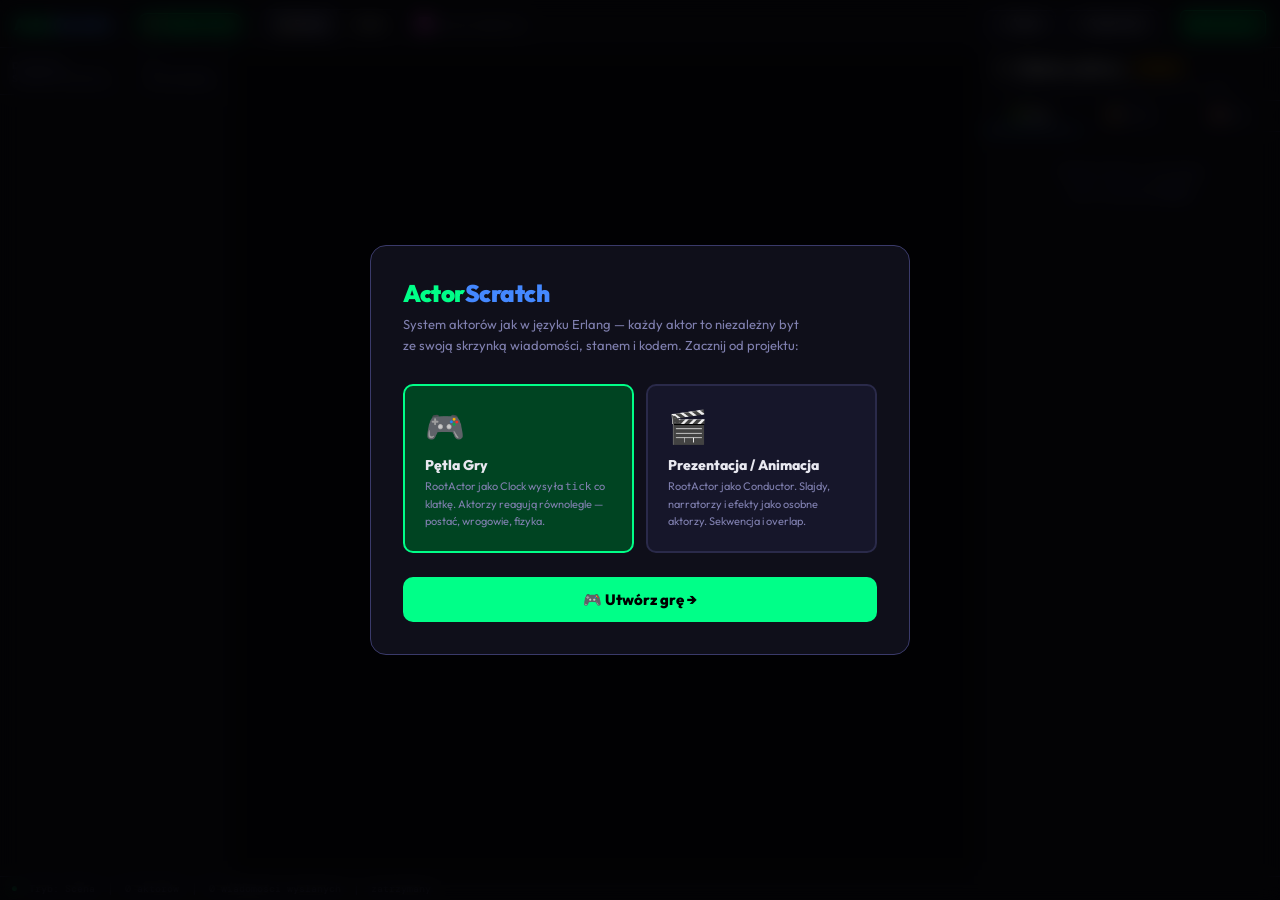
==== actor-scratch/index.html @ ab5cf5dd "Move projects into individual folders for clean URLs Each project now lives in its own folder as ind" ====
<!DOCTYPE html>
<html lang="pl">
<head>
<meta charset="UTF-8">
<meta name="viewport" content="width=device-width, initial-scale=1.0">
<title>ActorScratch — Model Aktorów</title>
<link href="https://fonts.googleapis.com/css2?family=DM+Mono:ital,wght@0,400;0,500;1,400&family=Outfit:wght@400;500;600;700;800;900&display=swap" rel="stylesheet">
<style>
/* ═══════════════════════════════════════
   DESIGN: Retro-terminal meets modern IDE
   Czarne tło, zielone akcenty (Erlang vibes),
   aktorzy jako "węzły" z pulsującym życiem
   ═══════════════════════════════════════ */
:root {
  --bg:        #09090f;
  --bg2:       #0f0f1a;
  --bg3:       #16162a;
  --bg4:       #1e1e35;
  --border:    #2a2a4a;
  --border2:   #3a3a6a;
  --text:      #e8e8f0;
  --muted:     #6060a0;
  --muted2:    #8080b0;

  /* Actor colors */
  --root:      #00ff88;
  --root-dim:  #004422;
  --sup:       #4488ff;
  --sup-dim:   #111833;
  --worker:    #ffaa00;
  --worker-dim:#331f00;
  --dead:      #ff3355;
  --dead-dim:  #330011;

  --msg:       #ff55ff;
  --tick:      #00ffff;

  --r: 10px;
  --r-sm: 6px;
  --font: 'Outfit', sans-serif;
  --mono: 'DM Mono', monospace;
}

*, *::before, *::after { box-sizing: border-box; margin: 0; padding: 0; }
html, body { height: 100%; overflow: hidden; background: var(--bg); color: var(--text); font-family: var(--font); font-size: 13px; }

/* ── SCREEN LAYOUT ── */
#app { display: grid; grid-template-rows: 48px 1fr 24px; height: 100vh; }

/* ── TOPBAR ── */
#topbar {
  display: flex; align-items: center; gap: 6px;
  padding: 0 14px;
  background: var(--bg2);
  border-bottom: 1px solid var(--border);
  z-index: 100;
  flex-shrink: 0;
}
.logo {
  font-size: 16px; font-weight: 900; letter-spacing: -0.5px;
  margin-right: 6px;
}
.logo .a { color: var(--root); }
.logo .s { color: var(--sup); }

.tb-divider { width: 1px; height: 22px; background: var(--border); margin: 0 4px; }

.tb-btn {
  height: 28px; padding: 0 12px;
  border-radius: var(--r-sm);
  border: 1px solid var(--border2);
  background: var(--bg3);
  color: var(--text);
  font-family: var(--font);
  font-size: 12px; font-weight: 600;
  cursor: pointer;
  display: flex; align-items: center; gap: 5px;
  transition: all .12s;
  white-space: nowrap;
}
.tb-btn:hover { background: var(--bg4); border-color: var(--muted2); }
.tb-btn.run  { background: var(--root-dim); border-color: var(--root); color: var(--root); }
.tb-btn.run:hover { background: #006633; }
.tb-btn.run.running { background: var(--dead-dim); border-color: var(--dead); color: var(--dead); }
.tb-btn.active { border-color: var(--sup); color: var(--sup); }

.mode-pills {
  display: flex; background: var(--bg); border: 1px solid var(--border); border-radius: var(--r-sm); overflow: hidden;
}
.mode-pills .tb-btn { border: none; border-radius: 0; background: transparent; }
.mode-pills .tb-btn.active { background: var(--bg4); color: var(--text); }

.msg-toggle {
  display: flex; align-items: center; gap: 6px;
  font-size: 11px; color: var(--muted2);
  cursor: pointer; user-select: none;
}
.msg-toggle input { accent-color: var(--msg); cursor: pointer; }

.tb-spacer { flex: 1; }

.project-mode-badge {
  font-size: 11px; font-family: var(--mono);
  padding: 3px 10px;
  border-radius: 20px;
  border: 1px solid;
  font-weight: 500;
}
.badge-game { border-color: var(--root); color: var(--root); background: var(--root-dim); }
.badge-pres  { border-color: var(--sup);  color: var(--sup);  background: var(--sup-dim); }

/* ── MAIN COLUMNS ── */
#main {
  display: grid;
  grid-template-columns: 230px 1fr 300px;
  overflow: hidden;
}

/* ═══ LEFT: SUPERVISOR TREE ═══ */
#tree-panel {
  background: var(--bg2);
  border-right: 1px solid var(--border);
  display: flex; flex-direction: column;
  overflow: hidden;
}
#tree-header {
  padding: 10px 12px 8px;
  font-size: 10px; font-weight: 700;
  text-transform: uppercase; letter-spacing: 1.5px;
  color: var(--muted); border-bottom: 1px solid var(--border);
  flex-shrink: 0;
  display: flex; align-items: center; justify-content: space-between;
}
#tree-scroll { flex: 1; overflow-y: auto; padding: 10px 8px; }

/* Tree nodes */
.tree-node {
  display: flex; flex-direction: column; margin-bottom: 2px;
}
.tree-node-row {
  display: flex; align-items: center; gap: 6px;
  padding: 6px 8px;
  border-radius: var(--r-sm);
  cursor: pointer;
  border: 1px solid transparent;
  transition: all .12s;
  position: relative;
}
.tree-node-row:hover { background: var(--bg3); }
.tree-node-row.selected { background: var(--bg4); border-color: var(--border2); }
.tree-node-row.root-node { border-color: var(--root-dim); background: #001a0d; }
.tree-node-row.root-node.selected { border-color: var(--root); }

.tree-node-children { margin-left: 16px; border-left: 1px solid var(--border); padding-left: 8px; }

.node-icon { font-size: 15px; flex-shrink: 0; }
.node-name { font-weight: 600; font-size: 12px; flex: 1; overflow: hidden; text-overflow: ellipsis; white-space: nowrap; }
.node-badge {
  font-size: 9px; font-weight: 700; text-transform: uppercase;
  padding: 1px 5px; border-radius: 3px; letter-spacing: .5px;
}
.badge-root   { background: var(--root-dim); color: var(--root); }
.badge-sup    { background: var(--sup-dim);  color: var(--sup); }
.badge-worker { background: var(--worker-dim); color: var(--worker); }

.node-status {
  width: 6px; height: 6px; border-radius: 50%; flex-shrink: 0;
}
.status-alive  { background: var(--root); box-shadow: 0 0 5px var(--root); animation: pulse-alive 2s ease-in-out infinite; }
.status-idle   { background: var(--worker); }
.status-dead   { background: var(--dead); }
.status-sup    { background: var(--sup); }

@keyframes pulse-alive { 0%,100%{opacity:1} 50%{opacity:.4} }

/* Add actor buttons */
.add-actor-row {
  display: flex; gap: 4px; margin-top: 8px; padding: 0 4px;
}
.add-btn {
  flex: 1; padding: 5px; border-radius: var(--r-sm);
  border: 1px dashed var(--border2);
  background: transparent; color: var(--muted2);
  font-family: var(--font); font-size: 11px; font-weight: 600;
  cursor: pointer; transition: all .12s; text-align: center;
}
.add-btn:hover { border-style: solid; }
.add-btn.sup    { color: var(--sup); border-color: var(--sup-dim); }
.add-btn.sup:hover    { background: var(--sup-dim); }
.add-btn.worker { color: var(--worker); border-color: var(--worker-dim); }
.add-btn.worker:hover { background: var(--worker-dim); }

/* Supervisor policy */
.sup-policy {
  display: flex; gap: 3px; margin: 4px 0 0 24px;
}
.policy-btn {
  font-size: 9px; font-weight: 700; text-transform: uppercase; letter-spacing: .3px;
  padding: 2px 5px; border-radius: 3px; cursor: pointer;
  border: 1px solid var(--border); background: transparent; color: var(--muted);
  transition: all .1s;
}
.policy-btn.active { background: var(--sup-dim); border-color: var(--sup); color: var(--sup); }

/* ═══ CENTER: SCENE ═══ */
#scene-area {
  position: relative; overflow: hidden;
  background: var(--bg);
  background-image: radial-gradient(circle at 1px 1px, var(--border) 1px, transparent 0);
  background-size: 32px 32px;
}

/* SVG message arrows overlay */
#msg-svg {
  position: absolute; inset: 0; pointer-events: none; z-index: 5;
}

/* Actor bodies on scene */
.actor-body {
  position: absolute;
  background: var(--bg3);
  border: 2px solid var(--border);
  border-radius: var(--r);
  min-width: 110px;
  cursor: move;
  user-select: none;
  z-index: 10;
  transition: border-color .2s, box-shadow .2s;
}
.actor-body:hover { z-index: 20; }
.actor-body.selected { z-index: 30; }
.actor-body.worker-actor { border-color: var(--worker-dim); }
.actor-body.worker-actor.selected { border-color: var(--worker); box-shadow: 0 0 20px #ffaa0033; }
.actor-body.root-actor { border-color: var(--root); box-shadow: 0 0 16px #00ff8820; }
.actor-body.receiving { animation: flash-msg .3s ease; }
@keyframes flash-msg { 0%,100%{} 50%{box-shadow: 0 0 30px var(--msg), 0 0 60px var(--msg); } }

.actor-head {
  padding: 7px 10px 5px;
  border-bottom: 1px solid var(--border);
  display: flex; align-items: center; gap: 6px;
}
.actor-avatar {
  width: 28px; height: 28px; border-radius: 50%;
  display: flex; align-items: center; justify-content: center;
  font-size: 15px; flex-shrink: 0;
}
.actor-title { font-weight: 700; font-size: 12px; flex: 1; }
.actor-pid {
  font-family: var(--mono); font-size: 9px; color: var(--muted);
}

.actor-mailbox {
  padding: 4px 8px;
  border-bottom: 1px solid var(--border);
  min-height: 24px;
  display: flex; flex-wrap: wrap; gap: 3px; align-items: center;
}
.mailbox-label { font-size: 9px; color: var(--muted); text-transform: uppercase; letter-spacing: .5px; margin-right: 2px; }
.mail-msg {
  font-size: 9px; font-family: var(--mono); font-weight: 500;
  padding: 1px 5px; border-radius: 3px;
  background: #ff55ff22; border: 1px solid #ff55ff55; color: var(--msg);
  animation: pop-in .15s ease;
}
@keyframes pop-in { from{transform:scale(0)} to{transform:scale(1)} }

.actor-state {
  padding: 4px 8px 6px;
  font-size: 10px; font-family: var(--mono); color: var(--muted2);
  min-height: 20px;
}

/* Scene hint */
#scene-hint {
  position: absolute; top: 50%; left: 50%;
  transform: translate(-50%, -50%);
  text-align: center; color: var(--border2);
  pointer-events: none; font-size: 13px; line-height: 2;
}

/* ═══ RIGHT: ACTOR EDITOR ═══ */
#editor-panel {
  background: var(--bg2);
  border-left: 1px solid var(--border);
  display: flex; flex-direction: column;
  overflow: hidden;
}
#editor-header {
  padding: 10px 14px 8px;
  border-bottom: 1px solid var(--border);
  flex-shrink: 0;
}
#editor-actor-name {
  font-weight: 800; font-size: 15px; margin-bottom: 2px;
  display: flex; align-items: center; gap: 8px;
}
#editor-actor-type { font-size: 10px; color: var(--muted); font-family: var(--mono); }

/* Block palette inside editor */
#editor-tabs {
  display: flex; border-bottom: 1px solid var(--border); flex-shrink: 0;
}
.etab {
  flex: 1; padding: 7px; text-align: center;
  font-size: 11px; font-weight: 600;
  color: var(--muted); cursor: pointer;
  border-bottom: 2px solid transparent; transition: all .12s;
}
.etab.active { color: var(--text); border-bottom-color: var(--sup); }

#editor-body { flex: 1; overflow-y: auto; }

/* Block palette */
#block-palette { padding: 8px; display: flex; flex-direction: column; gap: 3px; }
.bcat { font-size: 9px; font-weight: 700; text-transform: uppercase; letter-spacing: 1px; color: var(--muted); padding: 7px 4px 3px; }

.bpal {
  border-radius: var(--r-sm);
  padding: 7px 10px;
  font-size: 12px; font-weight: 600;
  cursor: grab; user-select: none;
  display: flex; align-items: center; gap: 7px;
  transition: transform .1s, filter .1s;
  border: 1px solid transparent;
}
.bpal:hover { transform: translateX(4px); filter: brightness(1.2); }

/* Code blocks in script */
#block-script { padding: 8px; display: flex; flex-direction: column; gap: 0; }
#block-script-empty { padding: 20px; text-align: center; color: var(--muted); font-size: 12px; line-height: 1.8; }

.script-block {
  border-radius: 0;
  padding: 7px 10px;
  font-size: 12px; font-weight: 600;
  display: flex; align-items: center; gap: 6px;
  position: relative;
  border-left: 3px solid transparent;
  cursor: grab; user-select: none;
  transition: filter .1s;
}
.script-block:first-child { border-radius: 8px 8px 0 0; }
.script-block:last-child  { border-radius: 0 0 8px 8px; }
.script-block:only-child  { border-radius: 8px; }
.script-block:hover { filter: brightness(1.15); }

.script-field {
  background: #00000040;
  border: 1px solid #ffffff20;
  border-radius: 4px;
  padding: 2px 6px;
  color: #fff; font-family: var(--mono);
  font-size: 11px; min-width: 50px; max-width: 120px;
  outline: none; cursor: text;
}
.script-field:focus { border-color: #ffffff50; }

.script-block-rm {
  margin-left: auto; background: none; border: none;
  color: #ffffff25; cursor: pointer; font-size: 13px;
  padding: 2px 4px; border-radius: 3px; transition: color .1s;
}
.script-block-rm:hover { color: var(--dead); }

/* Script drop zone */
.script-dz {
  height: 5px; border-radius: 3px; transition: height .15s, background .15s;
}
.script-dz.over { height: 22px; background: #4488ff30; border: 1px dashed var(--sup); border-radius: 4px; }

/* Actor state editor */
#state-editor { padding: 10px 12px; display: flex; flex-direction: column; gap: 6px; }
.state-row { display: flex; gap: 6px; align-items: center; }
.state-key, .state-val {
  flex: 1; background: var(--bg); border: 1px solid var(--border);
  border-radius: var(--r-sm); padding: 5px 8px;
  color: var(--text); font-family: var(--mono); font-size: 11px; outline: none;
}
.state-key:focus, .state-val:focus { border-color: var(--border2); }
.state-rm { background: none; border: none; color: var(--muted); cursor: pointer; font-size: 14px; }
.state-rm:hover { color: var(--dead); }
.state-add { width: 100%; padding: 6px; background: none; border: 1px dashed var(--border2);
  border-radius: var(--r-sm); color: var(--muted); cursor: pointer; font-family: var(--font); font-size: 11px; font-weight: 600;
  transition: all .12s; }
.state-add:hover { border-color: var(--worker); color: var(--worker); }

/* ═══ BLOCK COLORS ═══ */
.bc-lifecycle { background: #0a1f0a; border-left-color: var(--root) !important; color: #7ee787; }
.bc-msg       { background: #1a0a1a; border-left-color: var(--msg) !important; color: #ff99ff; }
.bc-state     { background: #1a1000; border-left-color: var(--worker) !important; color: #ffcc66; }
.bc-control   { background: #0a0a1a; border-left-color: var(--sup) !important; color: #88aaff; }
.bc-clock     { background: #001a1a; border-left-color: var(--tick) !important; color: #66ffff; }
.bc-pres      { background: #1a001a; border-left-color: #cc44ff !important; color: #dd88ff; }

/* ═══ MESSAGE ANIMATION ═══ */
.msg-arrow { stroke: var(--msg); stroke-width: 2; fill: none; opacity: 0; }
.msg-arrow.flying { animation: fly-msg .6s ease forwards; }
@keyframes fly-msg { 0%{opacity:1;stroke-dashoffset:200} 100%{opacity:0;stroke-dashoffset:0} }

.msg-dot {
  position: fixed; pointer-events: none; z-index: 200;
  width: 12px; height: 12px; border-radius: 50%;
  background: var(--msg); box-shadow: 0 0 8px var(--msg);
  transform: translate(-50%, -50%);
  animation: msg-travel .5s ease forwards;
}
@keyframes msg-travel { 0%{opacity:1} 100%{opacity:0} }

/* ═══ PROJECT PICKER MODAL ═══ */
#project-modal {
  position: fixed; inset: 0;
  background: #000000cc;
  z-index: 500;
  display: flex; align-items: center; justify-content: center;
  backdrop-filter: blur(10px);
}
#project-modal.hidden { display: none; }
.pm-box {
  background: var(--bg2);
  border: 1px solid var(--border2);
  border-radius: 16px;
  padding: 32px;
  width: 540px; max-width: 96vw;
}
.pm-box h1 {
  font-size: 24px; font-weight: 900; margin-bottom: 6px;
  letter-spacing: -0.5px;
}
.pm-box h1 .a { color: var(--root); }
.pm-box h1 .s { color: var(--sup); }
.pm-tagline { color: var(--muted2); font-size: 13px; margin-bottom: 28px; line-height: 1.6; }
.pm-modes { display: grid; grid-template-columns: 1fr 1fr; gap: 12px; margin-bottom: 24px; }
.pm-card {
  background: var(--bg3);
  border: 2px solid var(--border);
  border-radius: var(--r);
  padding: 20px;
  cursor: pointer;
  transition: all .15s;
}
.pm-card:hover { border-color: var(--border2); transform: translateY(-2px); }
.pm-card.selected-game { border-color: var(--root); background: var(--root-dim); }
.pm-card.selected-pres  { border-color: var(--sup);  background: var(--sup-dim); }
.pm-card-icon { font-size: 32px; margin-bottom: 10px; }
.pm-card h3 { font-size: 14px; font-weight: 800; margin-bottom: 4px; }
.pm-card p { font-size: 11px; color: var(--muted2); line-height: 1.6; }
.pm-start {
  width: 100%; padding: 13px;
  border-radius: var(--r);
  border: none;
  font-family: var(--font); font-size: 15px; font-weight: 800;
  cursor: pointer; transition: opacity .12s;
}
.pm-start.game { background: var(--root); color: #000; }
.pm-start.pres  { background: var(--sup);  color: #fff; }
.pm-start:hover { opacity: .9; }

/* ═══ STATUSBAR ═══ */
#statusbar {
  height: 24px; display: flex; align-items: center; gap: 12px;
  padding: 0 12px; background: var(--bg2); border-top: 1px solid var(--border);
  font-size: 10px; color: var(--muted); font-family: var(--mono);
}
.sb-dot { width: 5px; height: 5px; border-radius: 50%; background: var(--root); display: inline-block; }

/* ═══ MISC ═══ */
::-webkit-scrollbar { width: 5px; }
::-webkit-scrollbar-track { background: transparent; }
::-webkit-scrollbar-thumb { background: var(--border); border-radius: 3px; }

#toast {
  position: fixed; bottom: 36px; left: 50%;
  transform: translateX(-50%) translateY(12px);
  background: var(--bg3); border: 1px solid var(--border2);
  border-radius: 8px; padding: 7px 16px;
  font-size: 12px; font-weight: 600;
  opacity: 0; transition: all .2s;
  pointer-events: none; z-index: 1000; white-space: nowrap;
}
#toast.show { opacity: 1; transform: translateX(-50%) translateY(0); }

/* Runtime tick flash */
.tick-flash { animation: tf .15s ease; }
@keyframes tf { 0%,100%{} 50%{border-color: var(--tick) !important; box-shadow: 0 0 20px #00ffff44 !important;} }
</style>
</head>
<body>
<div id="app">

<!-- ═══ PROJECT MODAL ═══ -->
<div id="project-modal">
  <div class="pm-box">
    <h1><span class="a">Actor</span><span class="s">Scratch</span></h1>
    <p class="pm-tagline">
      System aktorów jak w języku Erlang — każdy aktor to niezależny byt<br>
      ze swoją skrzynką wiadomości, stanem i kodem. Zacznij od projektu:
    </p>
    <div class="pm-modes">
      <div class="pm-card" id="card-game" onclick="selectMode('game')">
        <div class="pm-card-icon">🎮</div>
        <h3>Pętla Gry</h3>
        <p>RootActor jako Clock wysyła <code>tick</code> co klatkę. Aktorzy reagują równolegle — postać, wrogowie, fizyka.</p>
      </div>
      <div class="pm-card" id="card-pres" onclick="selectMode('pres')">
        <div class="pm-card-icon">🎬</div>
        <h3>Prezentacja / Animacja</h3>
        <p>RootActor jako Conductor. Slajdy, narratorzy i efekty jako osobne aktorzy. Sekwencja i overlap.</p>
      </div>
    </div>
    <button class="pm-start game" id="pm-start-btn" onclick="startProject()">Utwórz projekt →</button>
  </div>
</div>

<!-- ═══ TOPBAR ═══ -->
<div id="topbar">
  <span class="logo"><span class="a">Actor</span><span class="s">Scratch</span></span>
  <div class="tb-divider"></div>
  <span class="project-mode-badge badge-game" id="mode-badge">🎮 Pętla Gry</span>
  <div class="tb-divider"></div>
  <div class="mode-pills">
    <button class="tb-btn active" id="view-scene-btn" onclick="setView('scene')">🎭 Scena</button>
    <button class="tb-btn" id="view-code-btn" onclick="setView('code')">{ } Kod</button>
  </div>
  <div class="tb-divider"></div>
  <label class="msg-toggle">
    <input type="checkbox" id="show-msgs" checked onchange="toggleMsgVis()">
    animuj wiadomości
  </label>
  <div class="tb-spacer"></div>
  <button class="tb-btn" onclick="spawnActor('worker')">＋ Aktor</button>
  <button class="tb-btn" onclick="spawnActor('supervisor')">＋ Supervisor</button>
  <div class="tb-divider"></div>
  <button class="tb-btn run" id="run-btn" onclick="toggleRun()">▶ Uruchom</button>
</div>

<!-- ═══ MAIN ═══ -->
<div id="main">

  <!-- LEFT: TREE -->
  <div id="tree-panel">
    <div id="tree-header">
      <span>Drzewo Supervisorów</span>
      <span id="tree-actor-count" style="font-size:11px;color:var(--muted)">0 aktorów</span>
    </div>
    <div id="tree-scroll"></div>
  </div>

  <!-- CENTER: SCENE -->
  <div id="scene-area" ondragover="e=>e.preventDefault()" ondrop="onSceneDrop(event)">
    <svg id="msg-svg"></svg>
    <div id="scene-hint">
      <div style="font-size:42px;margin-bottom:12px">⬡</div>
      Spawnuj aktorów przyciskami wyżej<br>
      lub kliknij <strong>▶ Uruchom</strong> aby zobaczyć ich w akcji
    </div>
  </div>

  <!-- RIGHT: EDITOR -->
  <div id="editor-panel">
    <div id="editor-header">
      <div id="editor-actor-name">
        <span id="ed-icon">⬡</span>
        <span id="ed-name">Wybierz aktora</span>
        <span class="node-badge badge-worker" id="ed-badge">WORKER</span>
      </div>
      <div id="editor-actor-type" style="font-family:var(--mono);font-size:10px;color:var(--muted)">← kliknij aktora w drzewie lub na scenie</div>
    </div>
    <div id="editor-tabs">
      <div class="etab active" onclick="setEdTab('blocks')" id="etab-blocks">🧩 Bloki</div>
      <div class="etab" onclick="setEdTab('palette')" id="etab-palette">📦 Paleta</div>
      <div class="etab" onclick="setEdTab('state')" id="etab-state">🧠 Stan</div>
    </div>
    <div id="editor-body">
      <div id="tab-blocks">
        <div id="block-script">
          <div id="block-script-empty">Wybierz aktora i przeciągaj<br>bloki z zakładki <strong>Paleta</strong></div>
        </div>
      </div>
      <div id="tab-palette" style="display:none">
        <div id="block-palette"></div>
      </div>
      <div id="tab-state" style="display:none">
        <div id="state-editor">
          <div style="font-size:11px;color:var(--muted);padding:4px 0 8px">Stan wewnętrzny aktora (klucz → wartość):</div>
          <div id="state-rows"></div>
          <button class="state-add" onclick="addStateRow()">＋ Dodaj pole stanu</button>
        </div>
      </div>
    </div>
  </div>
</div>

<!-- STATUSBAR -->
<div id="statusbar">
  <span class="sb-dot"></span>
  <span id="sb-mode">Tryb: Scena</span>
  <span>│</span>
  <span id="sb-actors">0 aktorów</span>
  <span>│</span>
  <span id="sb-msgs">0 wiadomości wysłanych</span>
  <span>│</span>
  <span id="sb-tick" style="color:var(--muted)">zatrzymany</span>
</div>
</div><!-- #app -->

<div id="toast"></div>

<script>
// ═══════════════════════════════════════════════════════════
//  STATE
// ═══════════════════════════════════════════════════════════
const S = {
  projectMode: 'game',   // 'game' | 'pres'
  actors: {},            // id → actor
  selected: null,        // selected actor id
  running: false,
  tickInterval: null,
  tickCount: 0,
  msgCount: 0,
  showMsgs: true,
  view: 'scene',
  edTab: 'blocks',
  dragBlockType: null,
  dragScriptIdx: null,
  counter: 0,
};

// ═══════════════════════════════════════════════════════════
//  ACTOR SCHEMA
// ═══════════════════════════════════════════════════════════
/*
  actor = {
    id: 'a1',
    pid: '<0.1.0>',
    name: 'Player',
    type: 'root' | 'supervisor' | 'worker',
    parentId: null | 'a0',
    children: ['a2','a3'],  // only for root/supervisor
    policy: 'one_for_one',  // only for supervisor
    maxRestarts: 3,
    icon: '🤖',
    color: '#ffaa00',
    x: 200, y: 150,         // scene position
    mailbox: [],            // current messages
    state: { key: val },    // internal state
    blocks: [],             // code blocks
    status: 'alive'|'idle'|'dead',
  }
*/

function mkId() { return 'a' + (++S.counter); }
function mkPid(n) { return `<0.${n}.0>`; }

// ═══════════════════════════════════════════════════════════
//  PROJECT INIT
// ═══════════════════════════════════════════════════════════
let selectedProjectMode = 'game';

function selectMode(m) {
  selectedProjectMode = m;
  document.getElementById('card-game').classList.toggle('selected-game', m === 'game');
  document.getElementById('card-pres').classList.toggle('selected-pres', m === 'pres');
  const btn = document.getElementById('pm-start-btn');
  btn.className = 'pm-start ' + m;
  btn.textContent = m === 'game' ? '🎮 Utwórz grę →' : '🎬 Utwórz prezentację →';
}

function startProject() {
  S.projectMode = selectedProjectMode;
  document.getElementById('project-modal').classList.add('hidden');

  const badge = document.getElementById('mode-badge');
  if (S.projectMode === 'game') {
    badge.textContent = '🎮 Pętla Gry';
    badge.className = 'project-mode-badge badge-game';
    initGameProject();
  } else {
    badge.textContent = '🎬 Prezentacja';
    badge.className = 'project-mode-badge badge-pres';
    initPresProject();
  }

  buildPalette();
  renderAll();
}

function initGameProject() {
  // RootActor: Game (Clock)
  const root = createActor('root', 'Game', '⬡', null, 300, 40);
  root.blocks = [
    { type: 'on_start', fields: {} },
    { type: 'clock_tick', fields: { ms: '16' } },
    { type: 'send_all', fields: { msg: 'tick' } },
  ];

  // Supervisor: Systems
  const supSys = createActor('supervisor', 'Systems', '🛡', root.id, 120, 160);
  supSys.policy = 'one_for_one';

  // Supervisor: Entities
  const supEnt = createActor('supervisor', 'Entities', '🛡', root.id, 440, 160);
  supEnt.policy = 'one_for_one';

  // Workers under Systems
  const wPhys = createActor('worker', 'Physics', '⚙️', supSys.id, 60, 280);
  wPhys.blocks = [
    { type: 'on_msg', fields: { msg: 'tick' } },
    { type: 'state_set', fields: { key: 'vel_y', val: 'stan.vel_y + 0.1' } },
  ];
  wPhys.state = { vel_y: '0', gravity: '0.1' };

  const wInput = createActor('worker', 'Input', '⌨️', supSys.id, 200, 280);
  wInput.blocks = [
    { type: 'on_msg', fields: { msg: 'tick' } },
    { type: 'send_msg', fields: { to: 'Player', msg: 'move', data: 'klawiatura' } },
  ];

  // Workers under Entities
  const wPlayer = createActor('worker', 'Player', '🧑', supEnt.id, 380, 280);
  wPlayer.blocks = [
    { type: 'on_start', fields: {} },
    { type: 'state_set', fields: { key: 'hp', val: '100' } },
    { type: 'on_msg', fields: { msg: 'move' } },
    { type: 'state_set', fields: { key: 'x', val: 'stan.x + 5' } },
  ];
  wPlayer.state = { x: '200', y: '150', hp: '100' };

  const wEnemy = createActor('worker', 'Enemy_1', '👾', supEnt.id, 520, 280);
  wEnemy.blocks = [
    { type: 'on_msg', fields: { msg: 'tick' } },
    { type: 'send_msg', fields: { to: 'Player', msg: 'attack', data: '10' } },
  ];
  wEnemy.state = { x: '400', y: '150', hp: '50' };

  selectActor(root.id);
}

function initPresProject() {
  // RootActor: Presentation (Conductor)
  const root = createActor('root', 'Presentation', '🎬', null, 300, 40);
  root.blocks = [
    { type: 'on_start', fields: {} },
    { type: 'pres_queue', fields: { order: 'Slide1, Slide2, Slide3' } },
    { type: 'on_msg', fields: { msg: 'next' } },
    { type: 'send_msg', fields: { to: 'następny', msg: 'play', data: '' } },
  ];

  // Supervisor: Slides
  const supSlides = createActor('supervisor', 'Slides', '🛡', root.id, 120, 160);
  supSlides.policy = 'one_for_one';

  // Supervisor: Effects
  const supFx = createActor('supervisor', 'Effects', '🛡', root.id, 440, 160);
  supFx.policy = 'rest_for_one';

  // Slide workers
  const s1 = createActor('worker', 'Slide_1', '📄', supSlides.id, 60, 280);
  s1.blocks = [
    { type: 'on_msg', fields: { msg: 'play' } },
    { type: 'look_title', fields: { text: 'Witajcie!' } },
    { type: 'look_bg', fields: { color: '#1a1033' } },
    { type: 'send_msg', fields: { to: 'Narrator', msg: 'say', data: 'Cześć, to jest slajd pierwszy' } },
  ];

  const s2 = createActor('worker', 'Slide_2', '📄', supSlides.id, 200, 280);
  s2.blocks = [
    { type: 'on_msg', fields: { msg: 'play' } },
    { type: 'look_title', fields: { text: 'Czym są aktorzy?' } },
    { type: 'look_bg', fields: { color: '#0a1a33' } },
  ];

  // Effect workers
  const wNarr = createActor('worker', 'Narrator', '🗣', supFx.id, 380, 280);
  wNarr.blocks = [
    { type: 'on_msg', fields: { msg: 'say' } },
    { type: 'print', fields: { val: 'wiadomość.data' } },
  ];
  wNarr.state = { głos: 'pl-PL', szybkość: '1.0' };

  const wTrans = createActor('worker', 'Transitions', '✨', supFx.id, 500, 280);
  wTrans.blocks = [
    { type: 'on_msg', fields: { msg: 'fade' } },
    { type: 'wait', fields: { ms: '300' } },
  ];

  selectActor(root.id);
}

// ═══════════════════════════════════════════════════════════
//  ACTOR CRUD
// ═══════════════════════════════════════════════════════════
function createActor(type, name, icon, parentId, x, y) {
  const id = mkId();
  const actor = {
    id, type, name, icon,
    pid: mkPid(S.counter),
    parentId,
    children: [],
    policy: 'one_for_one',
    maxRestarts: 3,
    color: type === 'root' ? '#00ff88' : type === 'supervisor' ? '#4488ff' : '#ffaa00',
    x: x || 100 + Math.random() * 300,
    y: y || 100 + Math.random() * 200,
    mailbox: [],
    state: {},
    blocks: [],
    status: 'alive',
  };
  S.actors[id] = actor;

  if (parentId && S.actors[parentId]) {
    S.actors[parentId].children.push(id);
  }
  return actor;
}

function spawnActor(type) {
  const name = type === 'supervisor'
    ? 'Sup_' + S.counter
    : 'Actor_' + S.counter;
  const icon = type === 'supervisor' ? '🛡' : '⬡';

  // Find first supervisor or root to attach to
  let parentId = null;
  const root = Object.values(S.actors).find(a => a.type === 'root');
  if (root) {
    const sups = root.children.map(id => S.actors[id]).filter(a => a && a.type === 'supervisor');
    parentId = sups.length ? sups[0].id : root.id;
  }

  const a = createActor(type, name, icon, parentId,
    150 + Math.random() * 400, 150 + Math.random() * 200);
  selectActor(a.id);
  renderAll();
  toast(`Spawnowano: ${name}`);
}

function removeActor(id) {
  const a = S.actors[id];
  if (!a || a.type === 'root') return;
  // remove from parent
  if (a.parentId && S.actors[a.parentId]) {
    S.actors[a.parentId].children = S.actors[a.parentId].children.filter(c => c !== id);
  }
  // remove children recursively
  [...(a.children || [])].forEach(cid => removeActor(cid));
  delete S.actors[id];
  if (S.selected === id) { S.selected = null; }
  renderAll();
}

// ═══════════════════════════════════════════════════════════
//  BLOCK DEFINITIONS
// ═══════════════════════════════════════════════════════════
const BLOCK_CATS = [
  { name: '⚡ Życie aktora', blocks: [
    { type:'on_start',   icon:'🟢', label:'gdy uruchomiony',   cls:'bc-lifecycle', fields:[] },
    { type:'on_stop',    icon:'🔴', label:'gdy zatrzymany',    cls:'bc-lifecycle', fields:[] },
    { type:'self_stop',  icon:'💀', label:'zakończ się',        cls:'bc-lifecycle', fields:[] },
    { type:'spawn',      icon:'🔄', label:'spawnuj aktora:',   cls:'bc-lifecycle', fields:[{k:'name',ph:'NazwaAktora',w:100}] },
  ]},
  { name:'📨 Wiadomości', blocks:[
    { type:'on_msg',     icon:'📨', label:'gdy dostanę:',      cls:'bc-msg', fields:[{k:'msg',ph:'typ',w:70}] },
    { type:'send_msg',   icon:'📤', label:'wyślij do:',        cls:'bc-msg', fields:[{k:'to',ph:'aktor',w:65},{k:'msg',ph:'typ',w:55},{k:'data',ph:'dane',w:65}] },
    { type:'send_all',   icon:'📡', label:'wyślij do wszystkich:', cls:'bc-msg', fields:[{k:'msg',ph:'typ',w:70}] },
    { type:'reply',      icon:'↩️', label:'odpowiedz:',         cls:'bc-msg', fields:[{k:'msg',ph:'typ',w:70},{k:'data',ph:'dane',w:70}] },
  ]},
  { name:'🧠 Stan', blocks:[
    { type:'state_set',  icon:'📦', label:'stan.',              cls:'bc-state', fields:[{k:'key',ph:'pole',w:55}], mid:'=', fields2:[{k:'val',ph:'wartość',w:80}] },
    { type:'state_get',  icon:'👁', label:'czytaj stan.',       cls:'bc-state', fields:[{k:'key',ph:'pole',w:80}] },
    { type:'print',      icon:'🖨', label:'wypisz:',            cls:'bc-state', fields:[{k:'val',ph:'tekst lub stan.x',w:110}] },
  ]},
  { name:'🔁 Sterowanie', blocks:[
    { type:'wait',       icon:'⏱', label:'czekaj:',            cls:'bc-control', fields:[{k:'ms',ph:'500',w:50}], suffix:'ms' },
    { type:'repeat',     icon:'🔁', label:'powtórz:',           cls:'bc-control', fields:[{k:'n',ph:'3',w:40}], suffix:'razy' },
    { type:'if_msg',     icon:'❓', label:'jeżeli wiadomość to:', cls:'bc-control', fields:[{k:'cond',ph:'tick',w:70}] },
  ]},
  { name:'🎮 Pętla Gry', blocks:[
    { type:'clock_tick', icon:'⏱', label:'taktuj co:',         cls:'bc-clock', fields:[{k:'ms',ph:'16',w:45}], suffix:'ms' },
    { type:'on_tick',    icon:'🕐', label:'na każdy tick',      cls:'bc-clock', fields:[] },
  ]},
  { name:'🎬 Prezentacja', blocks:[
    { type:'pres_queue', icon:'📋', label:'kolejka slajdów:',   cls:'bc-pres', fields:[{k:'order',ph:'S1, S2, S3',w:120}] },
    { type:'look_title', icon:'📛', label:'tytuł slajdu:',      cls:'bc-pres', fields:[{k:'text',ph:'Tytuł',w:120}] },
    { type:'look_bg',    icon:'🎨', label:'kolor tła:',         cls:'bc-pres', fields:[{k:'color',ph:'#1a1033',w:80}] },
    { type:'transition', icon:'✨', label:'przejście:',          cls:'bc-pres', fields:[{k:'type',ph:'fade',w:70}] },
  ]},
];

const BLOCK_MAP = {};
BLOCK_CATS.forEach(cat => cat.blocks.forEach(b => { BLOCK_MAP[b.type] = b; }));

function buildPalette() {
  const el = document.getElementById('block-palette');
  el.innerHTML = '';
  BLOCK_CATS.forEach(cat => {
    const lbl = document.createElement('div');
    lbl.className = 'bcat'; lbl.textContent = cat.name;
    el.appendChild(lbl);
    cat.blocks.forEach(bd => {
      const b = document.createElement('div');
      b.className = `bpal ${bd.cls}`;
      b.draggable = true;
      b.innerHTML = `${bd.icon} ${bd.label}`;
      b.dataset.type = bd.type;
      b.addEventListener('dragstart', ev => {
        S.dragBlockType = bd.type;
        S.dragScriptIdx = null;
        ev.dataTransfer.effectAllowed = 'copy';
      });
      b.addEventListener('click', () => {
        if (!S.selected) { toast('Wybierz najpierw aktora'); return; }
        addBlockToActor(S.selected, bd.type);
      });
      el.appendChild(b);
    });
  });
}

// ═══════════════════════════════════════════════════════════
//  BLOCK EDITING
// ═══════════════════════════════════════════════════════════
function addBlockToActor(actorId, type, fields={}, at=-1) {
  const a = S.actors[actorId];
  if (!a) return;
  const def = BLOCK_MAP[type];
  if (!def) return;
  const allFields = [...(def.fields||[]), ...(def.fields2||[])];
  const f = {};
  allFields.forEach(fd => f[fd.k] = fields[fd.k] !== undefined ? fields[fd.k] : '');
  const block = { type, fields: f };
  if (at >= 0) a.blocks.splice(at, 0, block);
  else a.blocks.push(block);
  renderEditorBlocks();
  updateStatus();
}

function removeBlockFromActor(actorId, idx) {
  const a = S.actors[actorId];
  if (!a) return;
  a.blocks.splice(idx, 1);
  renderEditorBlocks();
}

function updateBlockField(actorId, blockIdx, key, val) {
  const a = S.actors[actorId];
  if (a && a.blocks[blockIdx]) a.blocks[blockIdx].fields[key] = val;
}

// ═══════════════════════════════════════════════════════════
//  RENDER EVERYTHING
// ═══════════════════════════════════════════════════════════
function renderAll() {
  renderTree();
  renderScene();
  renderEditorBlocks();
  renderStateEditor();
  updateStatus();
}

// ─── TREE ───────────────────────────────────────────────────
function renderTree() {
  const scroll = document.getElementById('tree-scroll');
  scroll.innerHTML = '';
  const roots = Object.values(S.actors).filter(a => !a.parentId || a.type === 'root');
  roots.forEach(a => scroll.appendChild(makeTreeNode(a)));

  // Add-buttons
  const row = document.createElement('div');
  row.className = 'add-actor-row';
  row.innerHTML = `
    <button class="add-btn sup" onclick="spawnActor('supervisor')">＋ Supervisor</button>
    <button class="add-btn worker" onclick="spawnActor('worker')">＋ Aktor</button>
  `;
  scroll.appendChild(row);

  document.getElementById('tree-actor-count').textContent = Object.keys(S.actors).length + ' aktorów';
}

function makeTreeNode(actor) {
  const wrap = document.createElement('div');
  wrap.className = 'tree-node';

  const row = document.createElement('div');
  row.className = 'tree-node-row' +
    (actor.type === 'root' ? ' root-node' : '') +
    (S.selected === actor.id ? ' selected' : '');
  row.onclick = () => selectActor(actor.id);

  const statusCls = actor.type === 'supervisor' ? 'status-sup' :
                    actor.status === 'alive' ? 'status-alive' : 'status-idle';
  const badgeCls = actor.type === 'root' ? 'badge-root' : actor.type === 'supervisor' ? 'badge-sup' : 'badge-worker';
  const badgeLbl = actor.type === 'root' ? 'ROOT' : actor.type === 'supervisor' ? 'SUP' : 'WORKER';

  row.innerHTML = `
    <div class="node-status ${statusCls}"></div>
    <span class="node-icon">${actor.icon}</span>
    <span class="node-name">${actor.name}</span>
    <span class="node-badge ${badgeCls}">${badgeLbl}</span>
    ${actor.type !== 'root' ? `<button style="background:none;border:none;color:var(--muted);cursor:pointer;padding:2px;font-size:11px" onclick="event.stopPropagation();removeActor('${actor.id}')" title="Usuń">✕</button>` : ''}
  `;
  wrap.appendChild(row);

  // Supervisor policy pills
  if (actor.type === 'supervisor') {
    const policyRow = document.createElement('div');
    policyRow.className = 'sup-policy';
    ['one_for_one','one_for_all','rest_for_one'].forEach(p => {
      const btn = document.createElement('button');
      btn.className = 'policy-btn' + (actor.policy === p ? ' active' : '');
      btn.textContent = p.replace(/_/g,'→').replace('one→for→one','1:1').replace('one→for→all','1:all').replace('rest→for→one','rest');
      btn.title = p;
      btn.onclick = (e) => { e.stopPropagation(); actor.policy = p; renderTree(); };
      policyRow.appendChild(btn);
    });
    wrap.appendChild(policyRow);
  }

  // Children
  if (actor.children && actor.children.length > 0) {
    const childWrap = document.createElement('div');
    childWrap.className = 'tree-node-children';
    actor.children.forEach(cid => {
      const child = S.actors[cid];
      if (child) childWrap.appendChild(makeTreeNode(child));
    });
    wrap.appendChild(childWrap);
  }
  return wrap;
}

// ─── SCENE ──────────────────────────────────────────────────
function renderScene() {
  const area = document.getElementById('scene-area');
  // Remove old actor bodies
  area.querySelectorAll('.actor-body').forEach(el => el.remove());

  const hint = document.getElementById('scene-hint');
  const workers = Object.values(S.actors).filter(a => a.type === 'worker' || a.type === 'root');
  hint.style.display = workers.length === 0 ? '' : 'none';

  workers.forEach(a => {
    const el = makeActorBody(a);
    area.appendChild(el);
  });
}

function makeActorBody(actor) {
  const el = document.createElement('div');
  el.className = 'actor-body' +
    (actor.type === 'root' ? ' root-actor' : ' worker-actor') +
    (S.selected === actor.id ? ' selected' : '');
  el.id = 'body-' + actor.id;
  el.style.left = actor.x + 'px';
  el.style.top  = actor.y + 'px';

  // Mailbox preview
  const mailHtml = actor.mailbox.length > 0
    ? actor.mailbox.slice(-3).map(m => `<span class="mail-msg">${m}</span>`).join('')
    : '';

  // State preview
  const stateEntries = Object.entries(actor.state).slice(0,3);
  const stateHtml = stateEntries.map(([k,v]) =>
    `<span style="color:var(--worker)">${k}</span><span style="color:var(--muted)">:</span><span style="color:var(--text)"> ${v}</span>  `
  ).join('');

  el.innerHTML = `
    <div class="actor-head">
      <div class="actor-avatar" style="background:${actor.color}20;color:${actor.color}">${actor.icon}</div>
      <div>
        <div class="actor-title">${actor.name}</div>
        <div class="actor-pid">${actor.pid}</div>
      </div>
    </div>
    <div class="actor-mailbox">
      <span class="mailbox-label">📬</span>
      ${mailHtml || '<span style="color:var(--muted);font-size:9px">pusto</span>'}
    </div>
    ${stateEntries.length ? `<div class="actor-state">${stateHtml}</div>` : ''}
  `;

  el.onclick = () => selectActor(actor.id);

  // Drag to move
  let ox=0, oy=0, startX=0, startY=0;
  el.addEventListener('mousedown', ev => {
    if (ev.target.tagName === 'INPUT' || ev.target.tagName === 'BUTTON') return;
    ox = actor.x; oy = actor.y;
    startX = ev.clientX; startY = ev.clientY;
    const onMove = ev2 => {
      actor.x = ox + ev2.clientX - startX;
      actor.y = oy + ev2.clientY - startY;
      el.style.left = actor.x + 'px';
      el.style.top  = actor.y + 'px';
    };
    const onUp = () => {
      document.removeEventListener('mousemove', onMove);
      document.removeEventListener('mouseup', onUp);
    };
    document.addEventListener('mousemove', onMove);
    document.addEventListener('mouseup', onUp);
  });

  return el;
}

// ─── EDITOR ────────────────────────────────────────────────
function selectActor(id) {
  S.selected = id;
  const a = S.actors[id];
  if (!a) return;

  document.getElementById('ed-icon').textContent = a.icon;
  document.getElementById('ed-name').textContent = a.name;
  const b = document.getElementById('ed-badge');
  b.textContent = a.type.toUpperCase();
  b.className = 'node-badge ' + (a.type==='root'?'badge-root':a.type==='supervisor'?'badge-sup':'badge-worker');
  document.getElementById('editor-actor-type').textContent = a.pid + ' · ' + (a.type==='root'?'Aktor Nadrzędny':a.type==='supervisor'?'Nadzorca':' Worker');

  renderEditorBlocks();
  renderStateEditor();
  renderTree();
  renderScene();
}

function renderEditorBlocks() {
  const container = document.getElementById('block-script');
  if (!S.selected || !S.actors[S.selected]) {
    container.innerHTML = '<div id="block-script-empty">Wybierz aktora i przeciągaj<br>bloki z zakładki <strong>Paleta</strong></div>';
    return;
  }
  const a = S.actors[S.selected];
  container.innerHTML = '';

  if (a.blocks.length === 0) {
    container.innerHTML = '<div id="block-script-empty">Brak bloków.<br>Dodaj z zakładki <strong>Paleta</strong></div>';
    return;
  }

  a.blocks.forEach((block, idx) => {
    const dz = makeScriptDz(idx);
    container.appendChild(dz);

    const def = BLOCK_MAP[block.type];
    if (!def) return;

    const el = document.createElement('div');
    el.className = `script-block ${def.cls}`;
    el.dataset.idx = idx;

    let html = `<span style="pointer-events:none">${def.icon} ${def.label}</span>`;
    (def.fields||[]).forEach(fd => {
      html += `<input class="script-field" value="${esc(block.fields[fd.k]||'')}"
        placeholder="${fd.ph}" style="width:${fd.w||70}px"
        onclick="event.stopPropagation()"
        oninput="updateBlockField('${a.id}',${idx},'${fd.k}',this.value)">`;
    });
    if (def.mid) html += `<span style="opacity:.5">${def.mid}</span>`;
    (def.fields2||[]).forEach(fd => {
      html += `<input class="script-field" value="${esc(block.fields[fd.k]||'')}"
        placeholder="${fd.ph}" style="width:${fd.w||70}px"
        onclick="event.stopPropagation()"
        oninput="updateBlockField('${a.id}',${idx},'${fd.k}',this.value)">`;
    });
    if (def.suffix) html += `<span style="opacity:.5">${def.suffix}</span>`;
    html += `<button class="script-block-rm" onclick="removeBlockFromActor('${a.id}',${idx})">✕</button>`;
    el.innerHTML = html;

    // drag reorder
    el.draggable = true;
    el.addEventListener('dragstart', ev => {
      S.dragBlockType = null;
      S.dragScriptIdx = idx;
      ev.dataTransfer.effectAllowed = 'move';
    });

    container.appendChild(el);
  });
  // final drop zone
  container.appendChild(makeScriptDz(a.blocks.length));
}

function makeScriptDz(idx) {
  const dz = document.createElement('div');
  dz.className = 'script-dz';
  dz.addEventListener('dragover', ev => { ev.preventDefault(); dz.classList.add('over'); });
  dz.addEventListener('dragleave', () => dz.classList.remove('over'));
  dz.addEventListener('drop', ev => {
    ev.preventDefault(); dz.classList.remove('over');
    if (!S.selected) return;
    if (S.dragBlockType) {
      addBlockToActor(S.selected, S.dragBlockType, {}, idx);
      S.dragBlockType = null;
    } else if (S.dragScriptIdx !== null && S.dragScriptIdx !== idx) {
      const a = S.actors[S.selected];
      const [moved] = a.blocks.splice(S.dragScriptIdx, 1);
      const to = idx > S.dragScriptIdx ? idx - 1 : idx;
      a.blocks.splice(to, 0, moved);
      S.dragScriptIdx = null;
      renderEditorBlocks();
    }
  });
  return dz;
}

function onSceneDrop(ev) {
  ev.preventDefault();
  if (S.dragBlockType && S.selected) {
    addBlockToActor(S.selected, S.dragBlockType);
    S.dragBlockType = null;
  }
}

function renderStateEditor() {
  const rows = document.getElementById('state-rows');
  rows.innerHTML = '';
  if (!S.selected || !S.actors[S.selected]) return;
  const state = S.actors[S.selected].state;
  Object.entries(state).forEach(([k, v], i) => {
    const row = document.createElement('div');
    row.className = 'state-row';
    row.innerHTML = `
      <input class="state-key" value="${esc(k)}" placeholder="pole"
        oninput="updateStateKey('${S.selected}','${k}',this.value)">
      <input class="state-val" value="${esc(v)}" placeholder="wartość"
        oninput="updateStateVal('${S.selected}','${k}',this.value)">
      <button class="state-rm" onclick="removeStateRow('${S.selected}','${k}')">✕</button>
    `;
    rows.appendChild(row);
  });
}

function addStateRow() {
  if (!S.selected) return;
  const a = S.actors[S.selected];
  const key = 'pole' + Object.keys(a.state).length;
  a.state[key] = '0';
  renderStateEditor();
}

function updateStateKey(actorId, oldKey, newKey) {
  const a = S.actors[actorId];
  if (!a || newKey === oldKey) return;
  const val = a.state[oldKey];
  delete a.state[oldKey];
  a.state[newKey] = val;
}

function updateStateVal(actorId, key, val) {
  const a = S.actors[actorId];
  if (a) a.state[key] = val;
}

function removeStateRow(actorId, key) {
  const a = S.actors[actorId];
  if (a) { delete a.state[key]; renderStateEditor(); }
}

// ═══════════════════════════════════════════════════════════
//  RUNTIME: TICK + MESSAGE PASSING
// ═══════════════════════════════════════════════════════════
function toggleRun() {
  S.running = !S.running;
  const btn = document.getElementById('run-btn');
  if (S.running) {
    btn.textContent = '⏹ Stop';
    btn.classList.add('running');
    document.getElementById('sb-tick').textContent = 'działa…';
    document.getElementById('sb-tick').style.color = 'var(--root)';
    S.tickCount = 0;
    // Reset mailboxes
    Object.values(S.actors).forEach(a => { a.mailbox = []; a.status = 'alive'; });
    startRuntime();
  } else {
    btn.textContent = '▶ Uruchom';
    btn.classList.remove('running');
    document.getElementById('sb-tick').textContent = `zatrzymany (${S.tickCount} ticków)`;
    document.getElementById('sb-tick').style.color = 'var(--muted)';
    clearInterval(S.tickInterval);
    renderScene();
  }
}

function startRuntime() {
  const root = Object.values(S.actors).find(a => a.type === 'root');
  if (!root) { toast('Brak RootActor!'); toggleRun(); return; }

  // Execute on_start blocks
  Object.values(S.actors).forEach(a => {
    a.blocks.filter(b => b.type === 'on_start').forEach(() => {
      // Apply state_set blocks after on_start (simplified: first block group)
    });
  });

  const tickMs = S.projectMode === 'game' ? 400 : 1200;
  S.tickInterval = setInterval(() => {
    S.tickCount++;
    document.getElementById('sb-tick').textContent = `tick #${S.tickCount}`;

    // Flash root
    flashActor(root.id, 'tick');

    // Send 'tick' from root to all workers
    const workers = Object.values(S.actors).filter(a => a.type === 'worker');

    if (S.projectMode === 'game') {
      workers.forEach((w, i) => {
        setTimeout(() => {
          deliverMsg(root.id, w.id, 'tick', '');
        }, i * 80);
      });
    } else {
      // Presentation: conductor sends to active slide
      const activeSlide = workers.find(w => w.name.startsWith('Slide'));
      if (activeSlide) {
        setTimeout(() => deliverMsg(root.id, activeSlide.id, 'play', ''), 100);
      }
    }

    // Process on_msg blocks for workers
    workers.forEach(w => {
      if (w.mailbox.length > 0) {
        processActorMessages(w);
      }
    });

    updateStatus();
  }, tickMs);
}

function deliverMsg(fromId, toId, msgType, data) {
  const from = S.actors[fromId];
  const to   = S.actors[toId];
  if (!from || !to) return;
  S.msgCount++;

  // Add to mailbox
  to.mailbox = [...to.mailbox.slice(-4), msgType];

  // Animate
  if (S.showMsgs) animateMsg(fromId, toId, msgType);

  // Update body
  const bodyEl = document.getElementById('body-' + toId);
  if (bodyEl) {
    bodyEl.classList.add('receiving');
    setTimeout(() => bodyEl.classList.remove('receiving'), 350);
    // Update mailbox display
    const mb = bodyEl.querySelector('.actor-mailbox');
    if (mb) {
      mb.innerHTML = `<span class="mailbox-label">📬</span>` +
        to.mailbox.slice(-3).map(m => `<span class="mail-msg">${m}</span>`).join('');
    }
  }
}

function processActorMessages(actor) {
  if (!actor.mailbox.length) return;
  const msg = actor.mailbox[0];

  actor.blocks.forEach(b => {
    if (b.type === 'on_msg' && b.fields.msg === msg) {
      // Execute following blocks until next on_msg
      executeAfterOnMsg(actor, b);
    }
    if (b.type === 'on_tick' && msg === 'tick') {
      executeAfterOnMsg(actor, b);
    }
  });

  // Drain one message
  actor.mailbox.shift();
  // Update scene body
  const bodyEl = document.getElementById('body-' + actor.id);
  if (bodyEl) {
    const mb = bodyEl.querySelector('.actor-mailbox');
    if (mb) {
      mb.innerHTML = `<span class="mailbox-label">📬</span>` +
        (actor.mailbox.length
          ? actor.mailbox.slice(-3).map(m => `<span class="mail-msg">${m}</span>`).join('')
          : '<span style="color:var(--muted);font-size:9px">pusto</span>');
    }
  }
}

function executeAfterOnMsg(actor, triggerBlock) {
  const startIdx = actor.blocks.indexOf(triggerBlock) + 1;
  for (let i = startIdx; i < actor.blocks.length; i++) {
    const b = actor.blocks[i];
    if (b.type === 'on_msg' || b.type === 'on_start' || b.type === 'on_tick') break;

    if (b.type === 'state_set') {
      const val = b.fields.val || '0';
      // Simple eval: if it contains + or -, try to compute numerically
      try {
        const resolved = val.replace(/stan\.(\w+)/g, (_, k) => actor.state[k] || '0');
        actor.state[b.fields.key] = String(eval(resolved));
      } catch { actor.state[b.fields.key] = val; }
      flashActor(actor.id, 'state');
      // Update state display in body
      updateBodyState(actor);
    }

    if (b.type === 'send_msg') {
      const target = Object.values(S.actors).find(a => a.name === b.fields.to);
      if (target) setTimeout(() => deliverMsg(actor.id, target.id, b.fields.msg, b.fields.data), 100);
    }

    if (b.type === 'send_all') {
      Object.values(S.actors)
        .filter(a => a.type === 'worker' && a.id !== actor.id)
        .forEach((t, i) => setTimeout(() => deliverMsg(actor.id, t.id, b.fields.msg, ''), i * 60));
    }

    if (b.type === 'self_stop') {
      actor.status = 'dead';
      const bodyEl = document.getElementById('body-' + actor.id);
      if (bodyEl) { bodyEl.style.opacity = '0.3'; bodyEl.style.filter = 'grayscale(1)'; }
    }

    if (b.type === 'spawn') {
      const newA = createActor('worker', b.fields.name || 'New', '⬡', actor.parentId,
        actor.x + 80 + Math.random() * 60, actor.y + Math.random() * 60);
      renderAll();
      toast(`Spawnowano: ${newA.name}`);
    }
  }
}

function updateBodyState(actor) {
  const bodyEl = document.getElementById('body-' + actor.id);
  if (!bodyEl) return;
  const stateEl = bodyEl.querySelector('.actor-state');
  const entries = Object.entries(actor.state).slice(0, 3);
  if (stateEl && entries.length) {
    stateEl.innerHTML = entries.map(([k,v]) =>
      `<span style="color:var(--worker)">${k}</span><span style="color:var(--muted)">:</span><span style="color:var(--text)"> ${v}</span>  `
    ).join('');
  }
}

function flashActor(id, type) {
  const el = document.getElementById('body-' + id);
  if (!el) return;
  const cls = type === 'tick' ? 'tick-flash' : 'receiving';
  el.classList.add(cls);
  setTimeout(() => el.classList.remove(cls), 200);
}

// ═══════════════════════════════════════════════════════════
//  MESSAGE ANIMATION (SVG + flying dot)
// ═══════════// ═══════════════════════════════════════════════════════════
function animateMsg(fromId, toId, label) {
  const fromEl = document.getElementById('body-' + fromId);
  const toEl   = document.getElementById('body-' + toId);
  if (!fromEl || !toEl) return;

  const fr = fromEl.getBoundingClientRect();
  const tr = toEl.getBoundingClientRect();

  const dot = document.createElement('div');
  dot.className = 'msg-dot';
  dot.style.left = (fr.left + fr.width/2) + 'px';
  dot.style.top  = (fr.top  + fr.height/2) + 'px';
  dot.title = label;
  document.body.appendChild(dot);

  const dx = (tr.left + tr.width/2)  - (fr.left + fr.width/2);
  const dy = (tr.top  + tr.height/2) - (fr.top  + fr.height/2);

  dot.animate([
    { transform: 'translate(-50%,-50%) scale(1)', opacity: 1 },
    { transform: `translate(calc(-50% + ${dx}px), calc(-50% + ${dy}px)) scale(0.6)`, opacity: 0 },
  ], { duration: 480, easing: 'cubic-bezier(.4,0,.2,1)' }).onfinish = () => dot.remove();
}

// ═══════════════════════════════════════════════════════════
//  UI HELPERS
// ═══════════════════════════════════════════════════════════
function setView(v) {
  S.view = v;
  document.getElementById('view-scene-btn').classList.toggle('active', v==='scene');
  document.getElementById('view-code-btn').classList.toggle('active', v==='code');
  // For now code view just shows generated pseudocode toast
  if (v === 'code') {
    toast('Widok kodu — wkrótce dostępny');
    S.view = 'scene';
    document.getElementById('view-scene-btn').classList.add('active');
    document.getElementById('view-code-btn').classList.remove('active');
  }
  document.getElementById('sb-mode').textContent = 'Tryb: ' + (v==='scene'?'Scena':'Kod');
}

function setEdTab(tab) {
  S.edTab = tab;
  ['blocks','palette','state'].forEach(t => {
    document.getElementById('etab-' + t).classList.toggle('active', t===tab);
    document.getElementById('tab-' + t).style.display = t===tab ? '' : 'none';
  });
}

function toggleMsgVis() {
  S.showMsgs = document.getElementById('show-msgs').checked;
}

function updateStatus() {
  const count = Object.keys(S.actors).length;
  document.getElementById('sb-actors').textContent = count + ' aktorów';
  document.getElementById('sb-msgs').textContent   = S.msgCount + ' wiadomości';
}

function esc(s) {
  return String(s).replace(/&/g,'&amp;').replace(/</g,'&lt;').replace(/"/g,'&quot;');
}

function toast(msg) {
  const el = document.getElementById('toast');
  el.textContent = msg;
  el.classList.add('show');
  clearTimeout(window._t);
  window._t = setTimeout(() => el.classList.remove('show'), 2200);
}

// ═══════════════════════════════════════════════════════════
//  KEYBOARD
// ═══════════════════════════════════════════════════════════
document.addEventListener('keydown', e => {
  if (e.target.tagName === 'INPUT') return;
  if (e.key === 'F5') { e.preventDefault(); toggleRun(); }
  if (e.key === 'Escape' && S.running) toggleRun();
  if (e.key === 'Delete' && S.selected) {
    const a = S.actors[S.selected];
    if (a && a.type !== 'root') { removeActor(S.selected); toast('Aktor usunięty'); }
  }
});

// ═══════════════════════════════════════════════════════════
//  BOOT
// ═══════════════════════════════════════════════════════════
selectMode('game');
</script>
</body>
</html>
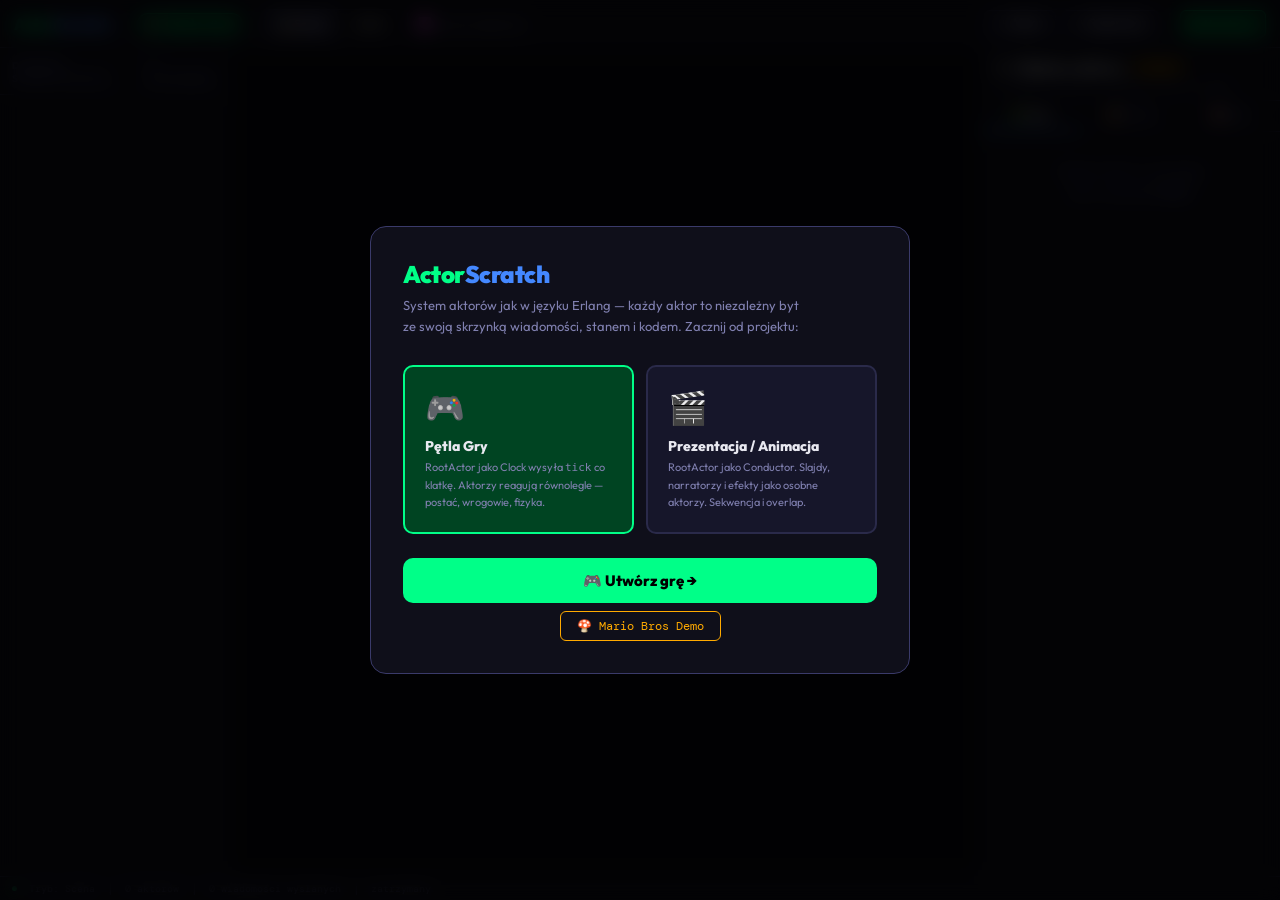
==== commit 41285f51: "Add Mario Bros actor demo to ActorScratch Static scene showing game architecture via actor model: Ma" ====
--- a/actor-scratch/index.html
+++ b/actor-scratch/index.html
@@ -509,6 +509,9 @@
       </div>
     </div>
     <button class="pm-start game" id="pm-start-btn" onclick="startProject()">Utwórz projekt →</button>
+    <div style="text-align:center;margin-top:8px;">
+      <button onclick="initMarioProject()" style="background:none;border:1px solid var(--worker);color:var(--worker);padding:6px 16px;border-radius:6px;font-family:var(--mono);font-size:12px;cursor:pointer;">🍄 Mario Bros Demo</button>
+    </div>
   </div>
 </div>
 
@@ -788,6 +791,156 @@
 }
 
 // ═══════════════════════════════════════════════════════════
+//  KEYBOARD INPUT FOR on_key BLOCKS
+// ═══════════════════════════════════════════════════════════
+const KEYS_DOWN = {};
+const KEYS_PRESSED = {};  // keys pressed since last tick
+document.addEventListener('keydown', e => {
+  KEYS_DOWN[e.key] = true;
+  KEYS_PRESSED[e.key] = true;
+});
+document.addEventListener('keyup', e => { KEYS_DOWN[e.key] = false; });
+
+function processKeyBlocks() {
+  // Merge: keys currently held OR pressed since last tick
+  const activeKeys = { ...KEYS_DOWN, ...KEYS_PRESSED };
+  // Clear pressed queue
+  Object.keys(KEYS_PRESSED).forEach(k => delete KEYS_PRESSED[k]);
+
+  Object.values(S.actors).forEach(actor => {
+    actor.blocks.forEach(block => {
+      if (block.type === 'on_key' && block.fields.key && activeKeys[block.fields.key]) {
+        executeAfterOnMsg(actor, block);
+      }
+    });
+  });
+}
+
+// ═══════════════════════════════════════════════════════════
+//  MARIO BROS TEMPLATE
+// ═══════════════════════════════════════════════════════════
+function initMarioProject() {
+  S.projectMode = 'game';
+  document.getElementById('project-modal').classList.add('hidden');
+  const badge = document.getElementById('mode-badge');
+  badge.textContent = '🎮 Mario Bros';
+  badge.className = 'project-mode-badge badge-game';
+
+  // Root: Game Clock
+  const root = createActor('root', 'Game', '🎮', null, 300, 20);
+  root.blocks = [
+    { type: 'on_start', fields: {} },
+    { type: 'clock_tick', fields: { ms: '800' } },
+    { type: 'send_all', fields: { msg: 'tick' } },
+  ];
+
+  // Supervisor: World
+  const supWorld = createActor('supervisor', 'World', '🛡', root.id, 80, 120);
+  supWorld.policy = 'one_for_one';
+
+  // Supervisor: Systems
+  const supSys = createActor('supervisor', 'Systems', '🛡', root.id, 300, 120);
+  supSys.policy = 'one_for_one';
+
+  // Supervisor: Enemies
+  const supEnem = createActor('supervisor', 'Enemies', '🛡', root.id, 550, 120);
+  supEnem.policy = 'one_for_one';
+
+  // Physics — applies gravity and ground check, sends to Mario
+  const physics = createActor('worker', 'Physics', '⚙️', supSys.id, 300, 210);
+  physics.state = { gravity: '2', ground: '300', frame: '0' };
+  physics.blocks = [
+    { type: 'on_msg', fields: { msg: 'tick' } },
+    { type: 'state_set', fields: { key: 'frame', val: 'Number(stan.frame) + 1' } },
+    { type: 'send_msg', fields: { to: 'Mario', msg: 'gravity', data: '', color: '#66ccff' } },
+    { type: 'send_msg', fields: { to: 'Mario', msg: 'ground_check', data: '', color: '#66ffcc' } },
+  ];
+
+  // Input — reads keyboard, sends messages to Mario
+  const input = createActor('worker', 'Input', '⌨️', supSys.id, 170, 210);
+  input.state = {};
+  input.blocks = [
+    { type: 'on_key', fields: { key: 'ArrowRight' } },
+    { type: 'send_msg', fields: { to: 'Mario', msg: 'move_right', data: '', color: '#88ff88' } },
+    { type: 'on_key', fields: { key: 'ArrowLeft' } },
+    { type: 'send_msg', fields: { to: 'Mario', msg: 'move_left', data: '', color: '#88ff88' } },
+    { type: 'on_key', fields: { key: ' ' } },
+    { type: 'send_msg', fields: { to: 'Mario', msg: 'jump', data: '', color: '#ffdd00' } },
+  ];
+
+  // Mario (player) — reacts to messages from Input, Physics, and enemies
+  const mario = createActor('worker', 'Mario', '🟥', supWorld.id, 60, 320);
+  mario.state = { x: '100', y: '300', vy: '0', grounded: '1', hp: '3' };
+  mario.blocks = [
+    { type: 'on_msg', fields: { msg: 'gravity' } },
+    { type: 'state_set', fields: { key: 'vy', val: 'Number(stan.vy) + 2' } },
+    { type: 'state_set', fields: { key: 'y', val: 'Number(stan.y) + Number(stan.vy)' } },
+    { type: 'on_msg', fields: { msg: 'ground_check' } },
+    { type: 'state_set', fields: { key: 'grounded', val: 'Number(stan.y) >= 300 && Number(stan.vy) >= 0 ? 1 : 0' } },
+    { type: 'state_set', fields: { key: 'y', val: 'Number(stan.grounded) === 1 ? Math.min(Number(stan.y), 300) : stan.y' } },
+    { type: 'state_set', fields: { key: 'vy', val: 'Number(stan.grounded) === 1 ? 0 : stan.vy' } },
+    { type: 'on_msg', fields: { msg: 'move_right' } },
+    { type: 'state_set', fields: { key: 'x', val: 'Number(stan.x) + 5' } },
+    { type: 'send_msg', fields: { to: 'Score', msg: 'step', data: '', color: '#88aaff' } },
+    { type: 'on_msg', fields: { msg: 'move_left' } },
+    { type: 'state_set', fields: { key: 'x', val: 'Math.max(0, Number(stan.x) - 5)' } },
+    { type: 'on_msg', fields: { msg: 'jump' } },
+    { type: 'state_set', fields: { key: 'vy', val: 'Number(stan.grounded) === 1 ? -14 : stan.vy' } },
+    { type: 'state_set', fields: { key: 'grounded', val: '0' } },
+    { type: 'on_msg', fields: { msg: 'hit' } },
+    { type: 'state_set', fields: { key: 'hp', val: 'Number(stan.hp) - 1' } },
+    { type: 'send_msg', fields: { to: 'Score', msg: 'damage', data: '', color: '#ff6600' } },
+  ];
+
+  // Score — tracks points and coins
+  const score = createActor('worker', 'Score', '⭐', supWorld.id, 60, 440);
+  score.state = { points: '0', coins: '0', steps: '0' };
+  score.blocks = [
+    { type: 'on_msg', fields: { msg: 'coin' } },
+    { type: 'state_set', fields: { key: 'coins', val: 'Number(stan.coins) + 1' } },
+    { type: 'state_set', fields: { key: 'points', val: 'Number(stan.points) + 100' } },
+    { type: 'on_msg', fields: { msg: 'step' } },
+    { type: 'state_set', fields: { key: 'steps', val: 'Number(stan.steps) + 1' } },
+    { type: 'state_set', fields: { key: 'points', val: 'Number(stan.points) + 10' } },
+    { type: 'on_msg', fields: { msg: 'damage' } },
+    { type: 'state_set', fields: { key: 'points', val: 'Math.max(0, Number(stan.points) - 50)' } },
+  ];
+
+  // Coin — on tick, randomly sends 'coin' to Score
+  const coin = createActor('worker', 'Coin', '🪙', supWorld.id, 180, 440);
+  coin.state = { collected: '0' };
+  coin.blocks = [
+    { type: 'on_msg', fields: { msg: 'tick' } },
+    { type: 'state_set', fields: { key: 'collected', val: 'Math.random() < 0.3 ? Number(stan.collected) + 1 : stan.collected' } },
+    { type: 'send_msg', fields: { to: 'Score', msg: 'coin', data: '', color: '#ffdd00' } },
+  ];
+
+  // Goomba — patrols, sends 'hit' to Mario on tick
+  const goomba = createActor('worker', 'Goomba', '🍄', supEnem.id, 540, 240);
+  goomba.state = { pos: '0', dir: '1', attacks: '0' };
+  goomba.blocks = [
+    { type: 'on_msg', fields: { msg: 'tick' } },
+    { type: 'state_set', fields: { key: 'pos', val: 'Number(stan.pos) + Number(stan.dir)' } },
+    { type: 'state_set', fields: { key: 'dir', val: 'Number(stan.pos) > 5 ? -1 : Number(stan.pos) < -5 ? 1 : stan.dir' } },
+    { type: 'send_msg', fields: { to: 'Mario', msg: 'hit', data: '10', color: '#ff4444' } },
+    { type: 'state_set', fields: { key: 'attacks', val: 'Number(stan.attacks) + 1' } },
+  ];
+
+  // Koopa — slower enemy, sends 'hit' every other tick
+  const koopa = createActor('worker', 'Koopa', '🐢', supEnem.id, 660, 350);
+  koopa.state = { pos: '0', cooldown: '0' };
+  koopa.blocks = [
+    { type: 'on_msg', fields: { msg: 'tick' } },
+    { type: 'state_set', fields: { key: 'cooldown', val: 'Number(stan.cooldown) + 1' } },
+    { type: 'state_set', fields: { key: 'pos', val: 'Number(stan.pos) + 1' } },
+  ];
+
+  buildPalette();
+  selectActor(mario.id);
+  renderAll();
+}
+
+// ═══════════════════════════════════════════════════════════
 //  ACTOR CRUD
 // ═══════════════════════════════════════════════════════════
 function createActor(type, name, icon, parentId, x, y) {
@@ -862,8 +1015,8 @@
   ]},
   { name:'📨 Wiadomości', blocks:[
     { type:'on_msg',     icon:'📨', label:'gdy dostanę:',      cls:'bc-msg', fields:[{k:'msg',ph:'typ',w:70}] },
-    { type:'send_msg',   icon:'📤', label:'wyślij do:',        cls:'bc-msg', fields:[{k:'to',ph:'aktor',w:65},{k:'msg',ph:'typ',w:55},{k:'data',ph:'dane',w:65}] },
-    { type:'send_all',   icon:'📡', label:'wyślij do wszystkich:', cls:'bc-msg', fields:[{k:'msg',ph:'typ',w:70}] },
+    { type:'send_msg',   icon:'📤', label:'wyślij do:',        cls:'bc-msg', fields:[{k:'to',ph:'aktor',w:65},{k:'msg',ph:'typ',w:55},{k:'data',ph:'dane',w:55},{k:'color',ph:'#ff55ff',w:50,isColor:true}] },
+    { type:'send_all',   icon:'📡', label:'wyślij do wszystkich:', cls:'bc-msg', fields:[{k:'msg',ph:'typ',w:60},{k:'color',ph:'#00ffff',w:50,isColor:true}] },
     { type:'reply',      icon:'↩️', label:'odpowiedz:',         cls:'bc-msg', fields:[{k:'msg',ph:'typ',w:70},{k:'data',ph:'dane',w:70}] },
   ]},
   { name:'🧠 Stan', blocks:[
@@ -879,6 +1032,7 @@
   { name:'🎮 Pętla Gry', blocks:[
     { type:'clock_tick', icon:'⏱', label:'taktuj co:',         cls:'bc-clock', fields:[{k:'ms',ph:'16',w:45}], suffix:'ms' },
     { type:'on_tick',    icon:'🕐', label:'na każdy tick',      cls:'bc-clock', fields:[] },
+    { type:'on_key',     icon:'⌨️', label:'gdy klawisz:',       cls:'bc-clock', fields:[{k:'key',ph:'ArrowRight',w:90}] },
   ]},
   { name:'🎬 Prezentacja', blocks:[
     { type:'pres_queue', icon:'📋', label:'kolejka slajdów:',   cls:'bc-pres', fields:[{k:'order',ph:'S1, S2, S3',w:120}] },
@@ -1152,10 +1306,18 @@
 
     let html = `<span style="pointer-events:none">${def.icon} ${def.label}</span>`;
     (def.fields||[]).forEach(fd => {
-      html += `<input class="script-field" value="${esc(block.fields[fd.k]||'')}"
-        placeholder="${fd.ph}" style="width:${fd.w||70}px"
-        onclick="event.stopPropagation()"
-        oninput="updateBlockField('${a.id}',${idx},'${fd.k}',this.value)">`;
+      if (fd.isColor) {
+        const colorVal = block.fields[fd.k] || fd.ph || '#ff55ff';
+        html += `<input type="color" class="script-field" value="${esc(colorVal)}"
+          style="width:${fd.w||36}px;height:22px;padding:1px;cursor:pointer;border:1px solid #555;border-radius:4px;"
+          onclick="event.stopPropagation()"
+          oninput="updateBlockField('${a.id}',${idx},'${fd.k}',this.value)">`;
+      } else {
+        html += `<input class="script-field" value="${esc(block.fields[fd.k]||'')}"
+          placeholder="${fd.ph}" style="width:${fd.w||70}px"
+          onclick="event.stopPropagation()"
+          oninput="updateBlockField('${a.id}',${idx},'${fd.k}',this.value)">`;
+      }
     });
     if (def.mid) html += `<span style="opacity:.5">${def.mid}</span>`;
     (def.fields2||[]).forEach(fd => {
@@ -1294,7 +1456,9 @@
     });
   });
 
-  const tickMs = S.projectMode === 'game' ? 400 : 1200;
+  // Check if root has clock_tick block with custom ms
+  const clockBlock = root.blocks.find(b => b.type === 'clock_tick');
+  const tickMs = clockBlock?.fields?.ms ? Number(clockBlock.fields.ms) || 400 : (S.projectMode === 'game' ? 400 : 1200);
   S.tickInterval = setInterval(() => {
     S.tickCount++;
     document.getElementById('sb-tick').textContent = `tick #${S.tickCount}`;
@@ -1305,42 +1469,50 @@
     // Send 'tick' from root to all workers
     const workers = Object.values(S.actors).filter(a => a.type === 'worker');
 
+    // Deliver tick/play messages synchronously
     if (S.projectMode === 'game') {
-      workers.forEach((w, i) => {
-        setTimeout(() => {
-          deliverMsg(root.id, w.id, 'tick', '');
-        }, i * 80);
+      workers.forEach(w => {
+        deliverMsg(root.id, w.id, 'tick', '');
       });
     } else {
-      // Presentation: conductor sends to active slide
       const activeSlide = workers.find(w => w.name.startsWith('Slide'));
       if (activeSlide) {
-        setTimeout(() => deliverMsg(root.id, activeSlide.id, 'play', ''), 100);
+        deliverMsg(root.id, activeSlide.id, 'play', '');
       }
     }
 
-    // Process on_msg blocks for workers
+    // Process tick messages first (physics, enemies, etc.)
     workers.forEach(w => {
       if (w.mailbox.length > 0) {
         processActorMessages(w);
       }
     });
 
+    // Process keyboard after tick (so jump overrides gravity)
+    processKeyBlocks();
+
+    // Process any new messages from key actions
+    workers.forEach(w => {
+      if (w.mailbox.length > 0) {
+        processActorMessages(w);
+      }
+    });
+
     updateStatus();
   }, tickMs);
 }
 
-function deliverMsg(fromId, toId, msgType, data) {
+function deliverMsg(fromId, toId, msgType, data, color) {
   const from = S.actors[fromId];
   const to   = S.actors[toId];
   if (!from || !to) return;
   S.msgCount++;
 
   // Add to mailbox
-  to.mailbox = [...to.mailbox.slice(-4), msgType];
+  to.mailbox = [...to.mailbox.slice(-16), msgType];
 
   // Animate
-  if (S.showMsgs) animateMsg(fromId, toId, msgType);
+  if (S.showMsgs) animateMsg(fromId, toId, msgType, color);
 
   // Update body
   const bodyEl = document.getElementById('body-' + toId);
@@ -1358,20 +1530,20 @@
 
 function processActorMessages(actor) {
   if (!actor.mailbox.length) return;
-  const msg = actor.mailbox[0];
-
-  actor.blocks.forEach(b => {
-    if (b.type === 'on_msg' && b.fields.msg === msg) {
-      // Execute following blocks until next on_msg
-      executeAfterOnMsg(actor, b);
-    }
-    if (b.type === 'on_tick' && msg === 'tick') {
-      executeAfterOnMsg(actor, b);
-    }
+  // Process all messages in mailbox this tick
+  const msgs = [...actor.mailbox];
+  actor.mailbox = [];
+
+  msgs.forEach(msg => {
+    actor.blocks.forEach(b => {
+      if (b.type === 'on_msg' && b.fields.msg === msg) {
+        executeAfterOnMsg(actor, b);
+      }
+      if (b.type === 'on_tick' && msg === 'tick') {
+        executeAfterOnMsg(actor, b);
+      }
+    });
   });
-
-  // Drain one message
-  actor.mailbox.shift();
   // Update scene body
   const bodyEl = document.getElementById('body-' + actor.id);
   if (bodyEl) {
@@ -1389,7 +1561,7 @@
   const startIdx = actor.blocks.indexOf(triggerBlock) + 1;
   for (let i = startIdx; i < actor.blocks.length; i++) {
     const b = actor.blocks[i];
-    if (b.type === 'on_msg' || b.type === 'on_start' || b.type === 'on_tick') break;
+    if (b.type === 'on_msg' || b.type === 'on_start' || b.type === 'on_tick' || b.type === 'on_key') break;
 
     if (b.type === 'state_set') {
       const val = b.fields.val || '0';
@@ -1405,13 +1577,14 @@
 
     if (b.type === 'send_msg') {
       const target = Object.values(S.actors).find(a => a.name === b.fields.to);
-      if (target) setTimeout(() => deliverMsg(actor.id, target.id, b.fields.msg, b.fields.data), 100);
+      if (target) deliverMsg(actor.id, target.id, b.fields.msg, b.fields.data, b.fields.color);
     }
 
     if (b.type === 'send_all') {
+      const msgColor = b.fields.color;
       Object.values(S.actors)
         .filter(a => a.type === 'worker' && a.id !== actor.id)
-        .forEach((t, i) => setTimeout(() => deliverMsg(actor.id, t.id, b.fields.msg, ''), i * 60));
+        .forEach((t, i) => setTimeout(() => deliverMsg(actor.id, t.id, b.fields.msg, '', msgColor), i * 60));
     }
 
     if (b.type === 'self_stop') {
@@ -1452,7 +1625,7 @@
 // ═══════════════════════════════════════════════════════════
 //  MESSAGE ANIMATION (SVG + flying dot)
 // ═══════════// ═══════════════════════════════════════════════════════════
-function animateMsg(fromId, toId, label) {
+function animateMsg(fromId, toId, label, color) {
   const fromEl = document.getElementById('body-' + fromId);
   const toEl   = document.getElementById('body-' + toId);
   if (!fromEl || !toEl) return;
@@ -1460,10 +1633,13 @@
   const fr = fromEl.getBoundingClientRect();
   const tr = toEl.getBoundingClientRect();
 
+  const c = color || '#ff55ff';
   const dot = document.createElement('div');
   dot.className = 'msg-dot';
   dot.style.left = (fr.left + fr.width/2) + 'px';
   dot.style.top  = (fr.top  + fr.height/2) + 'px';
+  dot.style.background = c;
+  dot.style.boxShadow = `0 0 8px ${c}`;
   dot.title = label;
   document.body.appendChild(dot);
 
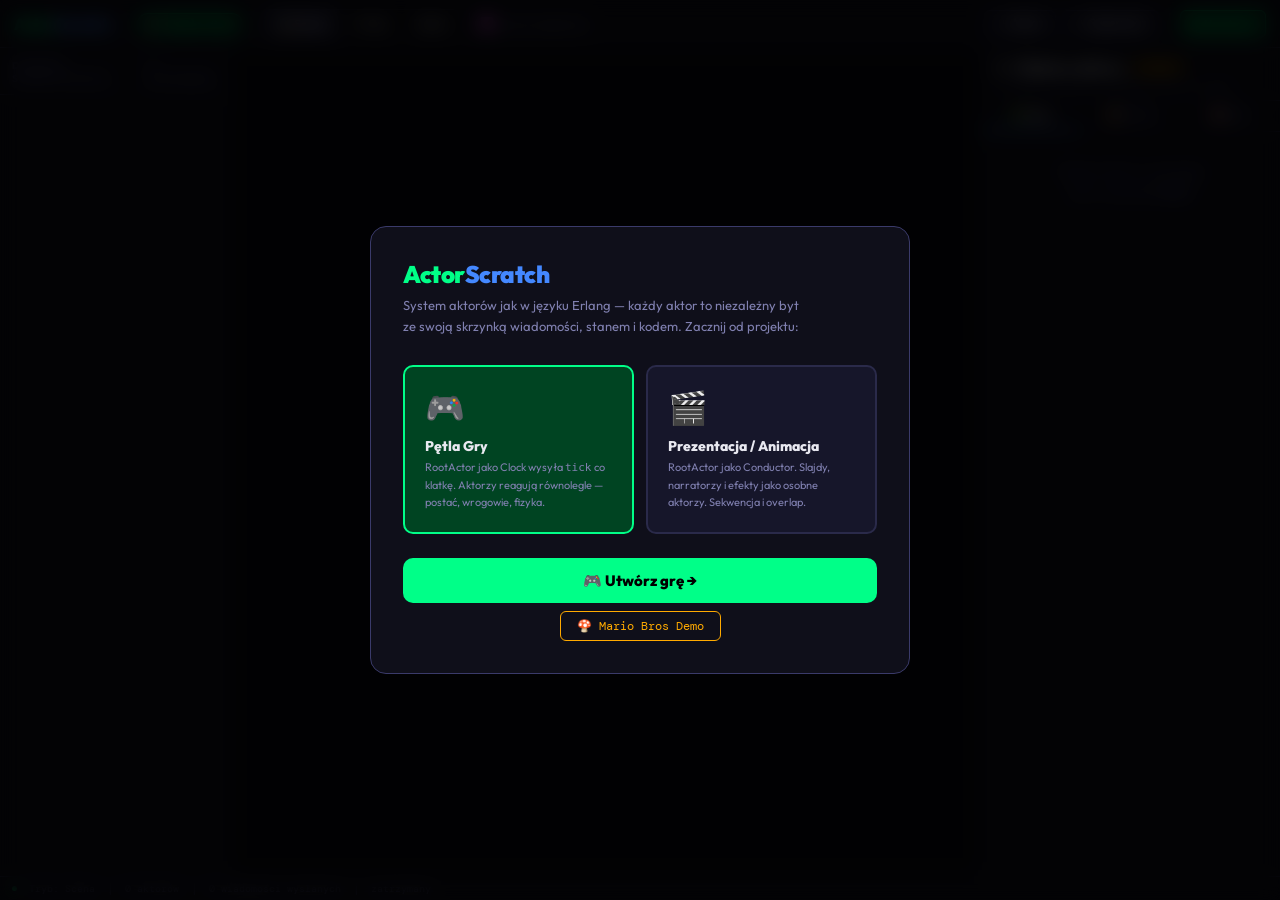
==== commit 610509bb: "Add game view with Scene/Game toggle in ActorScratch Canvas-based game renderer shows actors as emoj" ====
--- a/actor-scratch/index.html
+++ b/actor-scratch/index.html
@@ -277,6 +277,17 @@
   transform: translate(-50%, -50%);
   text-align: center; color: var(--border2);
   pointer-events: none; font-size: 13px; line-height: 2;
+}
+
+/* ═══ CENTER: GAME VIEW ═══ */
+#game-area {
+  position: relative; overflow: hidden;
+  background: #1a1a2e;
+  grid-row: 1; grid-column: 2;
+}
+#game-canvas {
+  width: 100%; height: 100%;
+  image-rendering: pixelated;
 }
 
 /* ═══ RIGHT: ACTOR EDITOR ═══ */
@@ -523,6 +534,7 @@
   <div class="tb-divider"></div>
   <div class="mode-pills">
     <button class="tb-btn active" id="view-scene-btn" onclick="setView('scene')">🎭 Scena</button>
+    <button class="tb-btn" id="view-game-btn" onclick="setView('game')">🎮 Gra</button>
     <button class="tb-btn" id="view-code-btn" onclick="setView('code')">{ } Kod</button>
   </div>
   <div class="tb-divider"></div>
@@ -556,6 +568,15 @@
       <div style="font-size:42px;margin-bottom:12px">⬡</div>
       Spawnuj aktorów przyciskami wyżej<br>
       lub kliknij <strong>▶ Uruchom</strong> aby zobaczyć ich w akcji
+    </div>
+  </div>
+
+  <!-- CENTER: GAME VIEW -->
+  <div id="game-area" style="display:none;">
+    <canvas id="game-canvas"></canvas>
+    <div id="game-hint" style="position:absolute;top:50%;left:50%;transform:translate(-50%,-50%);text-align:center;color:var(--border2);pointer-events:none;font-size:13px;line-height:2;">
+      <div style="font-size:42px;margin-bottom:12px">🎮</div>
+      Uruchom grę aby zobaczyć sprite'y w akcji
     </div>
   </div>
 
@@ -1499,6 +1520,7 @@
     });
 
     updateStatus();
+    renderGameView();
   }, tickMs);
 }
 
@@ -1653,20 +1675,110 @@
 }
 
 // ═══════════════════════════════════════════════════════════
+//  GAME VIEW RENDERER
+// ═══════════════════════════════════════════════════════════
+function resizeGameCanvas() {
+  const area = document.getElementById('game-area');
+  const canvas = document.getElementById('game-canvas');
+  canvas.width = area.clientWidth;
+  canvas.height = area.clientHeight;
+}
+
+function renderGameView() {
+  if (S.view !== 'game') return;
+  const canvas = document.getElementById('game-canvas');
+  const ctx = canvas.getContext('2d');
+  const W = canvas.width;
+  const H = canvas.height;
+
+  // Clear
+  ctx.fillStyle = '#1a1a2e';
+  ctx.fillRect(0, 0, W, H);
+
+  // Draw ground
+  ctx.fillStyle = '#3a2a1a';
+  ctx.fillRect(0, 310, W, H - 310);
+  ctx.fillStyle = '#5a4a2a';
+  ctx.fillRect(0, 310, W, 4);
+
+  // Draw actors that have state.x and state.y as sprites
+  Object.values(S.actors).forEach(a => {
+    if (a.state.x === undefined || a.state.y === undefined) return;
+    if (a.type === 'supervisor' || a.type === 'root') return;
+    const x = Number(a.state.x);
+    const y = Number(a.state.y);
+    if (isNaN(x) || isNaN(y)) return;
+
+    // Draw shadow
+    ctx.fillStyle = 'rgba(0,0,0,0.3)';
+    ctx.beginPath();
+    ctx.ellipse(x + 16, 308, 14, 4, 0, 0, Math.PI * 2);
+    ctx.fill();
+
+    // Draw sprite (emoji)
+    ctx.font = '28px serif';
+    ctx.textAlign = 'center';
+    ctx.textBaseline = 'bottom';
+    ctx.fillText(a.icon, x + 16, y + 2);
+
+    // Draw name label
+    ctx.font = 'bold 9px sans-serif';
+    ctx.fillStyle = a.status === 'dead' ? '#ff3355' : '#ffffff88';
+    ctx.textAlign = 'center';
+    ctx.textBaseline = 'top';
+    ctx.fillText(a.name, x + 16, y + 4);
+
+    // HP bar if actor has hp
+    if (a.state.hp !== undefined) {
+      const hp = Math.max(0, Number(a.state.hp));
+      const maxHp = 3;
+      const barW = 30;
+      const barX = x + 1;
+      const barY = y - 24;
+      ctx.fillStyle = '#333';
+      ctx.fillRect(barX, barY, barW, 4);
+      ctx.fillStyle = hp > 1 ? '#3fb950' : '#ff4444';
+      ctx.fillRect(barX, barY, barW * Math.min(hp / maxHp, 1), 4);
+    }
+  });
+
+  // HUD: Score
+  const scoreActor = Object.values(S.actors).find(a => a.name === 'Score');
+  if (scoreActor) {
+    ctx.font = 'bold 14px monospace';
+    ctx.fillStyle = '#ffdd00';
+    ctx.textAlign = 'left';
+    ctx.textBaseline = 'top';
+    ctx.fillText(`⭐ ${scoreActor.state.points || 0}`, 10, 10);
+    ctx.fillText(`🪙 ${scoreActor.state.coins || 0}`, 10, 28);
+  }
+
+  const mario = Object.values(S.actors).find(a => a.name === 'Mario');
+  if (mario) {
+    ctx.fillText(`❤️ ${Math.max(0, Number(mario.state.hp || 0))}`, 10, 46);
+  }
+
+  // Hide hint when running
+  document.getElementById('game-hint').style.display = S.running ? 'none' : '';
+}
+
+// ═══════════════════════════════════════════════════════════
 //  UI HELPERS
 // ═══════════════════════════════════════════════════════════
 function setView(v) {
+  if (v === 'code') {
+    toast('Widok kodu — wkrótce dostępny');
+    return;
+  }
   S.view = v;
   document.getElementById('view-scene-btn').classList.toggle('active', v==='scene');
+  document.getElementById('view-game-btn').classList.toggle('active', v==='game');
   document.getElementById('view-code-btn').classList.toggle('active', v==='code');
-  // For now code view just shows generated pseudocode toast
-  if (v === 'code') {
-    toast('Widok kodu — wkrótce dostępny');
-    S.view = 'scene';
-    document.getElementById('view-scene-btn').classList.add('active');
-    document.getElementById('view-code-btn').classList.remove('active');
-  }
-  document.getElementById('sb-mode').textContent = 'Tryb: ' + (v==='scene'?'Scena':'Kod');
+  document.getElementById('scene-area').style.display = v === 'scene' ? '' : 'none';
+  document.getElementById('game-area').style.display = v === 'game' ? '' : 'none';
+  if (v === 'game') resizeGameCanvas();
+  const labels = { scene: 'Scena', game: 'Gra', code: 'Kod' };
+  document.getElementById('sb-mode').textContent = 'Tryb: ' + (labels[v] || v);
 }
 
 function setEdTab(tab) {
@@ -1716,6 +1828,7 @@
 //  BOOT
 // ═══════════════════════════════════════════════════════════
 selectMode('game');
+window.addEventListener('resize', () => { if (S.view === 'game') resizeGameCanvas(); });
 </script>
 </body>
 </html>
